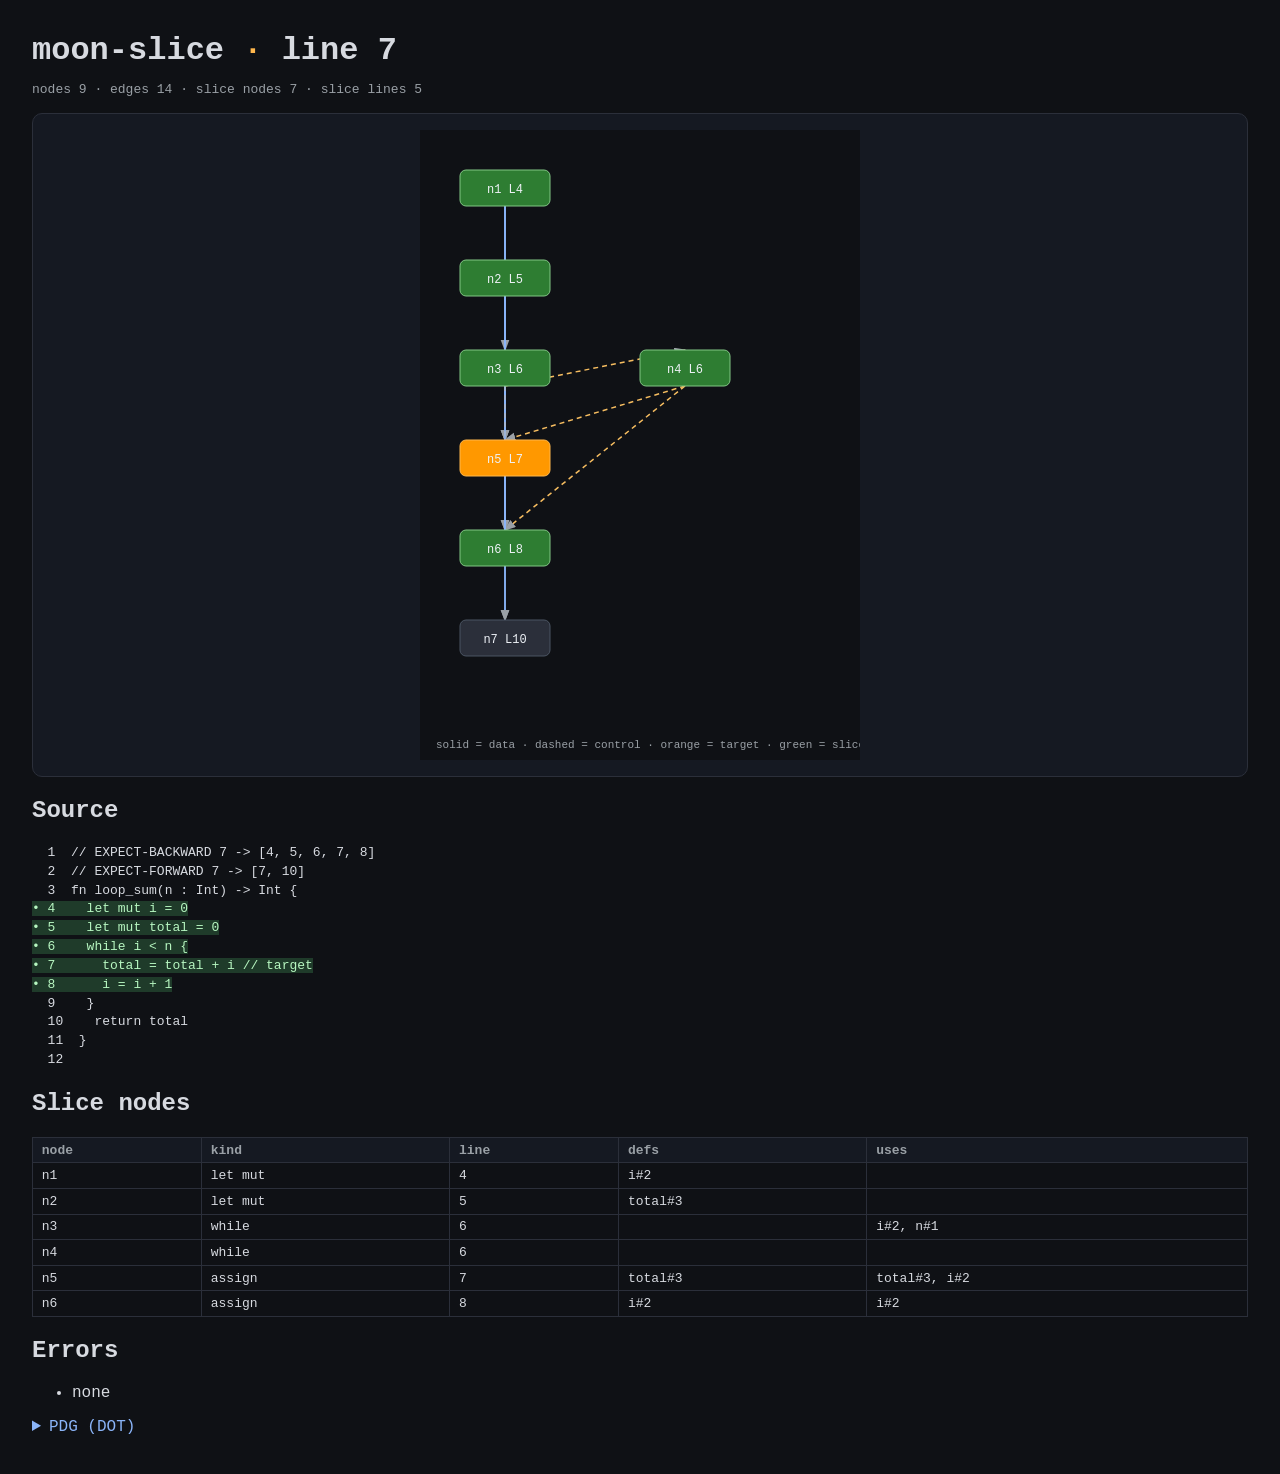
==== docs/report.html @ 374cd9aa "docs: add a self-contained sample HTML report" ====
<!doctype html>
<html lang="en">
<head>
<meta charset="utf-8">
<title>moon-slice report</title>
<style>
body{font-family:ui-monospace,Menlo,Consolas,monospace;margin:2rem;background:#0f1115;color:#d7dae0}
h1{margin:0 0 .25rem}h1 span{color:#ffb74d}
.muted{color:#9aa0a6}
.hit{background:#1f3b2a;color:#b7f7c1}
pre{white-space:pre-wrap;line-height:1.45}
.graph{margin:1rem 0;padding:1rem;background:#151922;border:1px solid #2b2f3a;border-radius:10px;overflow:auto}
.graph svg{display:block;max-width:100%;height:auto;margin:0 auto}
.metrics{color:#9aa0a6;font-size:13px}
details{margin:.5rem 0}
summary{cursor:pointer;color:#8ab4f8}
table{border-collapse:collapse;width:100%;font-size:13px}
th,td{border:1px solid #2b2f3a;padding:.3rem .55rem;text-align:left}
th{background:#151922;color:#9aa0a6}
</style>
</head>
<body>
<h1>moon-slice <span>·</span> line 7</h1>
<p class="metrics">nodes 9 · edges 14 · slice nodes 7 · slice lines 5</p>
<div class="graph"><svg xmlns="http://www.w3.org/2000/svg" width="440" height="630" viewBox="0 0 440 630"><defs><marker id="arrow" markerWidth="8" markerHeight="8" refX="7" refY="3" orient="auto"><path d="M0,0 L0,6 L8,3 z" fill="#9aa0a6"/></marker></defs><rect width="100%" height="100%" fill="#0f1115"/><line x1="85" y1="76" x2="85" y2="220" stroke="#8ab4f8" stroke-width="1.5" marker-end="url(#arrow)"/><line x1="85" y1="76" x2="85" y2="310" stroke="#8ab4f8" stroke-width="1.5" marker-end="url(#arrow)"/><line x1="85" y1="76" x2="85" y2="400" stroke="#8ab4f8" stroke-width="1.5" marker-end="url(#arrow)"/><line x1="85" y1="166" x2="85" y2="310" stroke="#8ab4f8" stroke-width="1.5" marker-end="url(#arrow)"/><line x1="85" y1="166" x2="85" y2="490" stroke="#8ab4f8" stroke-width="1.5" marker-end="url(#arrow)"/><line x1="85" y1="256" x2="265" y2="220" stroke="#f6bd60" stroke-width="1.5" stroke-dasharray="5,4" marker-end="url(#arrow)"/><line x1="85" y1="256" x2="85" y2="310" stroke="#f6bd60" stroke-width="1.5" stroke-dasharray="5,4" marker-end="url(#arrow)"/><line x1="85" y1="256" x2="85" y2="400" stroke="#f6bd60" stroke-width="1.5" stroke-dasharray="5,4" marker-end="url(#arrow)"/><line x1="265" y1="256" x2="85" y2="310" stroke="#f6bd60" stroke-width="1.5" stroke-dasharray="5,4" marker-end="url(#arrow)"/><line x1="265" y1="256" x2="85" y2="400" stroke="#f6bd60" stroke-width="1.5" stroke-dasharray="5,4" marker-end="url(#arrow)"/><line x1="85" y1="346" x2="85" y2="490" stroke="#8ab4f8" stroke-width="1.5" marker-end="url(#arrow)"/><line x1="85" y1="436" x2="85" y2="220" stroke="#8ab4f8" stroke-width="1.5" marker-end="url(#arrow)"/><line x1="85" y1="436" x2="85" y2="310" stroke="#8ab4f8" stroke-width="1.5" marker-end="url(#arrow)"/><g><rect x="40" y="40" width="90" height="36" rx="6" fill="#2e7d32" stroke="#81c784"/><text x="85" y="63" text-anchor="middle" fill="#eef2f7" font-size="12" font-family="monospace">n1 L4</text><title>let mut · line 4 · defs 1 · uses 0</title></g><g><rect x="40" y="130" width="90" height="36" rx="6" fill="#2e7d32" stroke="#81c784"/><text x="85" y="153" text-anchor="middle" fill="#eef2f7" font-size="12" font-family="monospace">n2 L5</text><title>let mut · line 5 · defs 1 · uses 0</title></g><g><rect x="40" y="220" width="90" height="36" rx="6" fill="#2e7d32" stroke="#81c784"/><text x="85" y="243" text-anchor="middle" fill="#eef2f7" font-size="12" font-family="monospace">n3 L6</text><title>while · line 6 · defs 0 · uses 2</title></g><g><rect x="220" y="220" width="90" height="36" rx="6" fill="#2e7d32" stroke="#81c784"/><text x="265" y="243" text-anchor="middle" fill="#eef2f7" font-size="12" font-family="monospace">n4 L6</text><title>while · line 6 · defs 0 · uses 0</title></g><g><rect x="40" y="310" width="90" height="36" rx="6" fill="#ff9800" stroke="#ffb74d"/><text x="85" y="333" text-anchor="middle" fill="#eef2f7" font-size="12" font-family="monospace">n5 L7</text><title>assign · line 7 · defs 1 · uses 2</title></g><g><rect x="40" y="400" width="90" height="36" rx="6" fill="#2e7d32" stroke="#81c784"/><text x="85" y="423" text-anchor="middle" fill="#eef2f7" font-size="12" font-family="monospace">n6 L8</text><title>assign · line 8 · defs 1 · uses 1</title></g><g><rect x="40" y="490" width="90" height="36" rx="6" fill="#2b2f3a" stroke="#4b5563"/><text x="85" y="513" text-anchor="middle" fill="#eef2f7" font-size="12" font-family="monospace">n7 L10</text><title>return · line 10 · defs 0 · uses 1</title></g><text x="16" y="618" fill="#9aa0a6" font-size="11" font-family="monospace">solid = data · dashed = control · orange = target · green = slice</text></svg></div>
<h2>Source</h2>
<pre><span>  1  // EXPECT-BACKWARD 7 -&gt; [4, 5, 6, 7, 8]</span>
<span>  2  // EXPECT-FORWARD 7 -&gt; [7, 10]</span>
<span>  3  fn loop_sum(n : Int) -&gt; Int {</span>
<span class="hit">• 4    let mut i = 0</span>
<span class="hit">• 5    let mut total = 0</span>
<span class="hit">• 6    while i &lt; n {</span>
<span class="hit">• 7      total = total + i // target</span>
<span class="hit">• 8      i = i + 1</span>
<span>  9    }</span>
<span>  10    return total</span>
<span>  11  }</span>
<span>  12  </span>
</pre>
<h2>Slice nodes</h2>
<table><thead><tr><th>node</th><th>kind</th><th>line</th><th>defs</th><th>uses</th></tr></thead><tbody><tr><td>n1</td><td>let mut</td><td>4</td><td>i#2</td><td></td></tr><tr><td>n2</td><td>let mut</td><td>5</td><td>total#3</td><td></td></tr><tr><td>n3</td><td>while</td><td>6</td><td></td><td>i#2, n#1</td></tr><tr><td>n4</td><td>while</td><td>6</td><td></td><td></td></tr><tr><td>n5</td><td>assign</td><td>7</td><td>total#3</td><td>total#3, i#2</td></tr><tr><td>n6</td><td>assign</td><td>8</td><td>i#2</td><td>i#2</td></tr></tbody></table>
<h2>Errors</h2>
<ul><li>none</li></ul>
<details><summary>PDG (DOT)</summary>
<pre>digraph pdg {
  rankdir=LR;
  n0 -&gt; n3 [label="data"];
  n1 -> n3 [label="data"];
  n1 -> n5 [label="data"];
  n1 -> n6 [label="data"];
  n2 -> n5 [label="data"];
  n2 -> n7 [label="data"];
  n3 -> n4 [label="control"];
  n3 -> n5 [label="control"];
  n3 -> n6 [label="control"];
  n4 -> n5 [label="control"];
  n4 -> n6 [label="control"];
  n5 -> n7 [label="data"];
  n6 -> n3 [label="data"];
  n6 -> n5 [label="data"];
}
</pre>
</details>
</body>
</html>
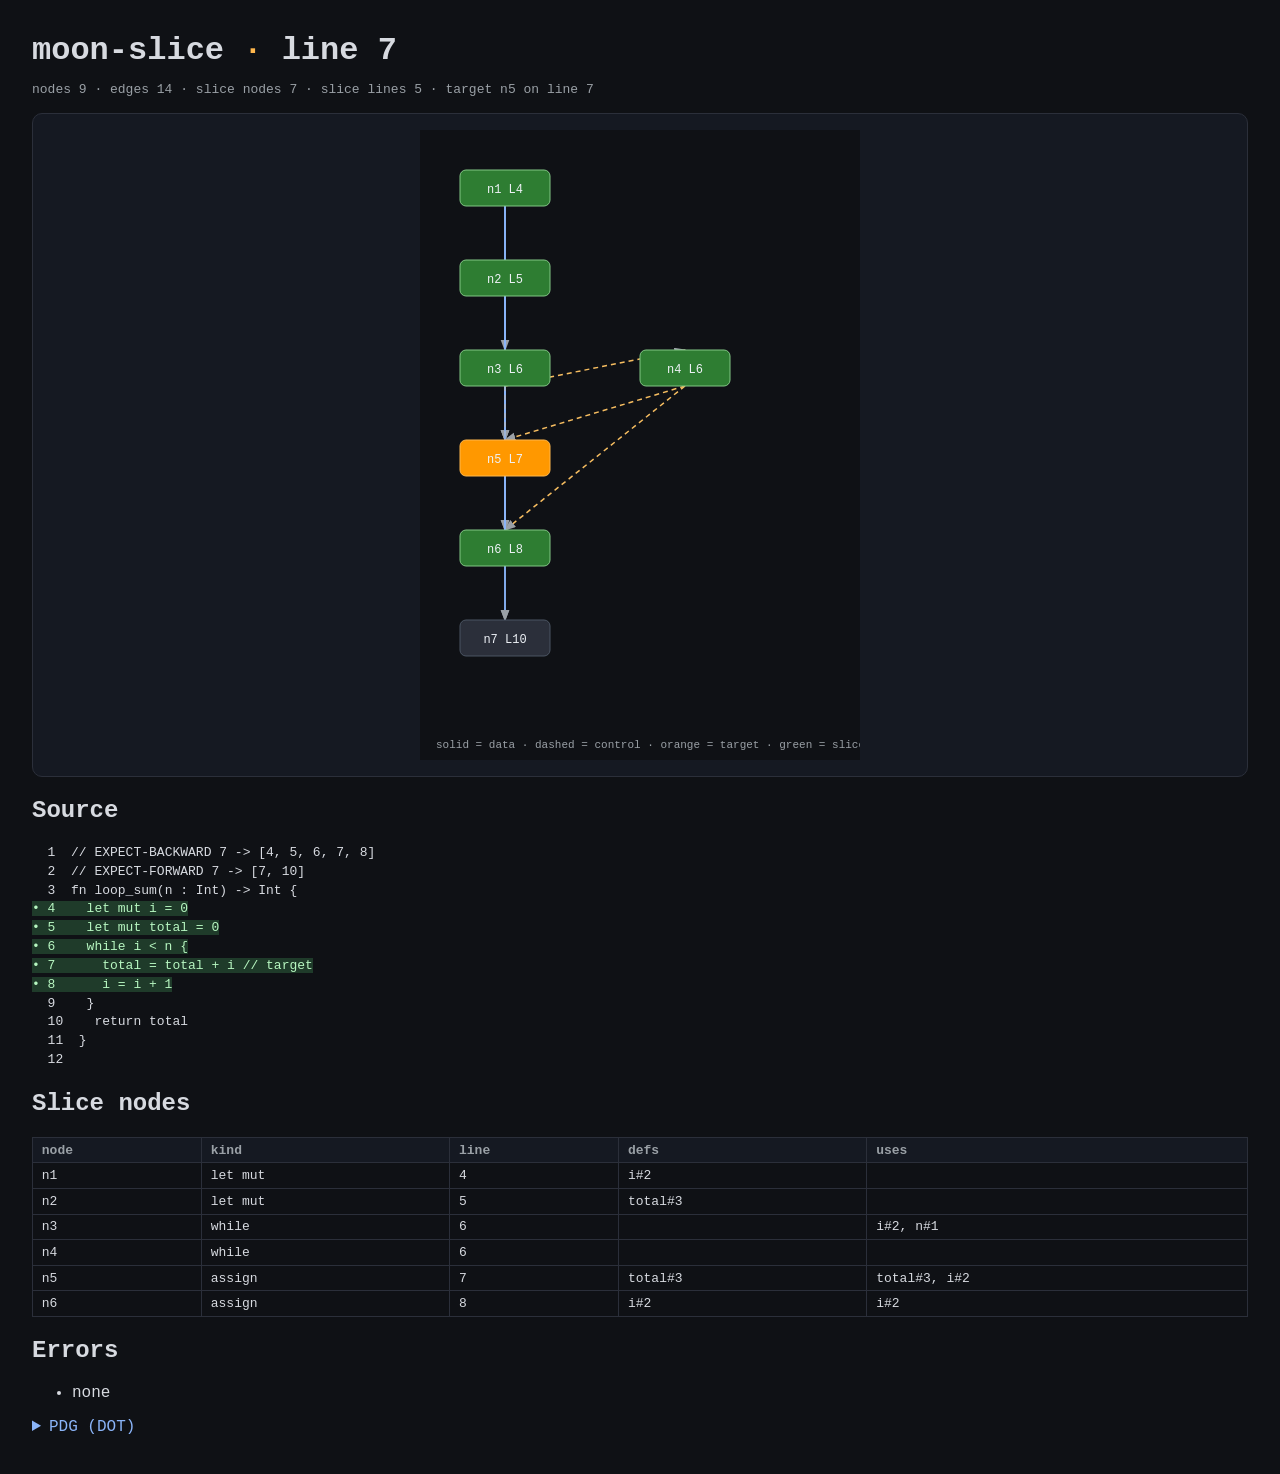
==== commit 87165271: "fix: analyse impl methods, restore sound interprocedural cone, harden edges Fixes from an adversaria" ====
--- a/docs/report.html
+++ b/docs/report.html
@@ -2,6 +2,7 @@
 <html lang="en">
 <head>
 <meta charset="utf-8">
+<meta name="generator" content="moon-slice 0.4.1">
 <title>moon-slice report</title>
 <style>
 body{font-family:ui-monospace,Menlo,Consolas,monospace;margin:2rem;background:#0f1115;color:#d7dae0}
@@ -21,8 +22,8 @@
 </head>
 <body>
 <h1>moon-slice <span>·</span> line 7</h1>
-<p class="metrics">nodes 9 · edges 14 · slice nodes 7 · slice lines 5</p>
-<div class="graph"><svg xmlns="http://www.w3.org/2000/svg" width="440" height="630" viewBox="0 0 440 630"><defs><marker id="arrow" markerWidth="8" markerHeight="8" refX="7" refY="3" orient="auto"><path d="M0,0 L0,6 L8,3 z" fill="#9aa0a6"/></marker></defs><rect width="100%" height="100%" fill="#0f1115"/><line x1="85" y1="76" x2="85" y2="220" stroke="#8ab4f8" stroke-width="1.5" marker-end="url(#arrow)"/><line x1="85" y1="76" x2="85" y2="310" stroke="#8ab4f8" stroke-width="1.5" marker-end="url(#arrow)"/><line x1="85" y1="76" x2="85" y2="400" stroke="#8ab4f8" stroke-width="1.5" marker-end="url(#arrow)"/><line x1="85" y1="166" x2="85" y2="310" stroke="#8ab4f8" stroke-width="1.5" marker-end="url(#arrow)"/><line x1="85" y1="166" x2="85" y2="490" stroke="#8ab4f8" stroke-width="1.5" marker-end="url(#arrow)"/><line x1="85" y1="256" x2="265" y2="220" stroke="#f6bd60" stroke-width="1.5" stroke-dasharray="5,4" marker-end="url(#arrow)"/><line x1="85" y1="256" x2="85" y2="310" stroke="#f6bd60" stroke-width="1.5" stroke-dasharray="5,4" marker-end="url(#arrow)"/><line x1="85" y1="256" x2="85" y2="400" stroke="#f6bd60" stroke-width="1.5" stroke-dasharray="5,4" marker-end="url(#arrow)"/><line x1="265" y1="256" x2="85" y2="310" stroke="#f6bd60" stroke-width="1.5" stroke-dasharray="5,4" marker-end="url(#arrow)"/><line x1="265" y1="256" x2="85" y2="400" stroke="#f6bd60" stroke-width="1.5" stroke-dasharray="5,4" marker-end="url(#arrow)"/><line x1="85" y1="346" x2="85" y2="490" stroke="#8ab4f8" stroke-width="1.5" marker-end="url(#arrow)"/><line x1="85" y1="436" x2="85" y2="220" stroke="#8ab4f8" stroke-width="1.5" marker-end="url(#arrow)"/><line x1="85" y1="436" x2="85" y2="310" stroke="#8ab4f8" stroke-width="1.5" marker-end="url(#arrow)"/><g><rect x="40" y="40" width="90" height="36" rx="6" fill="#2e7d32" stroke="#81c784"/><text x="85" y="63" text-anchor="middle" fill="#eef2f7" font-size="12" font-family="monospace">n1 L4</text><title>let mut · line 4 · defs 1 · uses 0</title></g><g><rect x="40" y="130" width="90" height="36" rx="6" fill="#2e7d32" stroke="#81c784"/><text x="85" y="153" text-anchor="middle" fill="#eef2f7" font-size="12" font-family="monospace">n2 L5</text><title>let mut · line 5 · defs 1 · uses 0</title></g><g><rect x="40" y="220" width="90" height="36" rx="6" fill="#2e7d32" stroke="#81c784"/><text x="85" y="243" text-anchor="middle" fill="#eef2f7" font-size="12" font-family="monospace">n3 L6</text><title>while · line 6 · defs 0 · uses 2</title></g><g><rect x="220" y="220" width="90" height="36" rx="6" fill="#2e7d32" stroke="#81c784"/><text x="265" y="243" text-anchor="middle" fill="#eef2f7" font-size="12" font-family="monospace">n4 L6</text><title>while · line 6 · defs 0 · uses 0</title></g><g><rect x="40" y="310" width="90" height="36" rx="6" fill="#ff9800" stroke="#ffb74d"/><text x="85" y="333" text-anchor="middle" fill="#eef2f7" font-size="12" font-family="monospace">n5 L7</text><title>assign · line 7 · defs 1 · uses 2</title></g><g><rect x="40" y="400" width="90" height="36" rx="6" fill="#2e7d32" stroke="#81c784"/><text x="85" y="423" text-anchor="middle" fill="#eef2f7" font-size="12" font-family="monospace">n6 L8</text><title>assign · line 8 · defs 1 · uses 1</title></g><g><rect x="40" y="490" width="90" height="36" rx="6" fill="#2b2f3a" stroke="#4b5563"/><text x="85" y="513" text-anchor="middle" fill="#eef2f7" font-size="12" font-family="monospace">n7 L10</text><title>return · line 10 · defs 0 · uses 1</title></g><text x="16" y="618" fill="#9aa0a6" font-size="11" font-family="monospace">solid = data · dashed = control · orange = target · green = slice</text></svg></div>
+<p class="metrics">nodes 9 · edges 14 · slice nodes 7 · slice lines 5 · target n5 on line 7</p>
+<div class="graph"><svg xmlns="http://www.w3.org/2000/svg" role="img" aria-labelledby="graph-title graph-desc" width="440" height="630" viewBox="0 0 440 630"><title id="graph-title">Program dependence graph</title><desc id="graph-desc">Solid edges are data dependencies; dashed edges are control dependencies. Orange is the target and green nodes are in the slice.</desc><defs><marker id="arrow" markerWidth="8" markerHeight="8" refX="7" refY="3" orient="auto"><path d="M0,0 L0,6 L8,3 z" fill="#9aa0a6"/></marker></defs><rect width="100%" height="100%" fill="#0f1115"/><line x1="85" y1="76" x2="85" y2="220" stroke="#8ab4f8" stroke-width="1.5" marker-end="url(#arrow)"/><line x1="85" y1="76" x2="85" y2="310" stroke="#8ab4f8" stroke-width="1.5" marker-end="url(#arrow)"/><line x1="85" y1="76" x2="85" y2="400" stroke="#8ab4f8" stroke-width="1.5" marker-end="url(#arrow)"/><line x1="85" y1="166" x2="85" y2="310" stroke="#8ab4f8" stroke-width="1.5" marker-end="url(#arrow)"/><line x1="85" y1="166" x2="85" y2="490" stroke="#8ab4f8" stroke-width="1.5" marker-end="url(#arrow)"/><line x1="85" y1="256" x2="265" y2="220" stroke="#f6bd60" stroke-width="1.5" stroke-dasharray="5,4" marker-end="url(#arrow)"/><line x1="85" y1="256" x2="85" y2="310" stroke="#f6bd60" stroke-width="1.5" stroke-dasharray="5,4" marker-end="url(#arrow)"/><line x1="85" y1="256" x2="85" y2="400" stroke="#f6bd60" stroke-width="1.5" stroke-dasharray="5,4" marker-end="url(#arrow)"/><line x1="265" y1="256" x2="85" y2="310" stroke="#f6bd60" stroke-width="1.5" stroke-dasharray="5,4" marker-end="url(#arrow)"/><line x1="265" y1="256" x2="85" y2="400" stroke="#f6bd60" stroke-width="1.5" stroke-dasharray="5,4" marker-end="url(#arrow)"/><line x1="85" y1="346" x2="85" y2="490" stroke="#8ab4f8" stroke-width="1.5" marker-end="url(#arrow)"/><line x1="85" y1="436" x2="85" y2="220" stroke="#8ab4f8" stroke-width="1.5" marker-end="url(#arrow)"/><line x1="85" y1="436" x2="85" y2="310" stroke="#8ab4f8" stroke-width="1.5" marker-end="url(#arrow)"/><g><rect x="40" y="40" width="90" height="36" rx="6" fill="#2e7d32" stroke="#81c784"/><text x="85" y="63" text-anchor="middle" fill="#eef2f7" font-size="12" font-family="monospace">n1 L4</text><title>let mut · line 4 · defs 1 · uses 0</title></g><g><rect x="40" y="130" width="90" height="36" rx="6" fill="#2e7d32" stroke="#81c784"/><text x="85" y="153" text-anchor="middle" fill="#eef2f7" font-size="12" font-family="monospace">n2 L5</text><title>let mut · line 5 · defs 1 · uses 0</title></g><g><rect x="40" y="220" width="90" height="36" rx="6" fill="#2e7d32" stroke="#81c784"/><text x="85" y="243" text-anchor="middle" fill="#eef2f7" font-size="12" font-family="monospace">n3 L6</text><title>while · line 6 · defs 0 · uses 2</title></g><g><rect x="220" y="220" width="90" height="36" rx="6" fill="#2e7d32" stroke="#81c784"/><text x="265" y="243" text-anchor="middle" fill="#eef2f7" font-size="12" font-family="monospace">n4 L6</text><title>while · line 6 · defs 0 · uses 0</title></g><g><rect x="40" y="310" width="90" height="36" rx="6" fill="#ff9800" stroke="#ffb74d"/><text x="85" y="333" text-anchor="middle" fill="#eef2f7" font-size="12" font-family="monospace">n5 L7</text><title>assign · line 7 · defs 1 · uses 2</title></g><g><rect x="40" y="400" width="90" height="36" rx="6" fill="#2e7d32" stroke="#81c784"/><text x="85" y="423" text-anchor="middle" fill="#eef2f7" font-size="12" font-family="monospace">n6 L8</text><title>assign · line 8 · defs 1 · uses 1</title></g><g><rect x="40" y="490" width="90" height="36" rx="6" fill="#2b2f3a" stroke="#4b5563"/><text x="85" y="513" text-anchor="middle" fill="#eef2f7" font-size="12" font-family="monospace">n7 L10</text><title>return · line 10 · defs 0 · uses 1</title></g><text x="16" y="618" fill="#9aa0a6" font-size="11" font-family="monospace">solid = data · dashed = control · orange = target · green = slice</text></svg></div>
 <h2>Source</h2>
 <pre><span>  1  // EXPECT-BACKWARD 7 -&gt; [4, 5, 6, 7, 8]</span>
 <span>  2  // EXPECT-FORWARD 7 -&gt; [7, 10]</span>
@@ -38,28 +39,29 @@
 <span>  12  </span>
 </pre>
 <h2>Slice nodes</h2>
-<table><thead><tr><th>node</th><th>kind</th><th>line</th><th>defs</th><th>uses</th></tr></thead><tbody><tr><td>n1</td><td>let mut</td><td>4</td><td>i#2</td><td></td></tr><tr><td>n2</td><td>let mut</td><td>5</td><td>total#3</td><td></td></tr><tr><td>n3</td><td>while</td><td>6</td><td></td><td>i#2, n#1</td></tr><tr><td>n4</td><td>while</td><td>6</td><td></td><td></td></tr><tr><td>n5</td><td>assign</td><td>7</td><td>total#3</td><td>total#3, i#2</td></tr><tr><td>n6</td><td>assign</td><td>8</td><td>i#2</td><td>i#2</td></tr></tbody></table>
+<table><thead><tr><th scope="col">node</th><th scope="col">kind</th><th scope="col">line</th><th scope="col">defs</th><th scope="col">uses</th></tr></thead><tbody><tr><td>n1</td><td>let mut</td><td>4</td><td>i#2</td><td></td></tr><tr><td>n2</td><td>let mut</td><td>5</td><td>total#3</td><td></td></tr><tr><td>n3</td><td>while</td><td>6</td><td></td><td>i#2, n#1</td></tr><tr><td>n4</td><td>while</td><td>6</td><td></td><td></td></tr><tr class="target"><td>n5</td><td>assign</td><td>7</td><td>total#3</td><td>total#3, i#2</td></tr><tr><td>n6</td><td>assign</td><td>8</td><td>i#2</td><td>i#2</td></tr></tbody></table>
 <h2>Errors</h2>
 <ul><li>none</li></ul>
 <details><summary>PDG (DOT)</summary>
 <pre>digraph pdg {
   rankdir=LR;
-  n0 -&gt; n3 [label="data"];
-  n1 -> n3 [label="data"];
-  n1 -> n5 [label="data"];
-  n1 -> n6 [label="data"];
-  n2 -> n5 [label="data"];
-  n2 -> n7 [label="data"];
-  n3 -> n4 [label="control"];
-  n3 -> n5 [label="control"];
-  n3 -> n6 [label="control"];
-  n4 -> n5 [label="control"];
-  n4 -> n6 [label="control"];
-  n5 -> n7 [label="data"];
-  n6 -> n3 [label="data"];
-  n6 -> n5 [label="data"];
+  n0 -&gt; n3 [label=&quot;data&quot;];
+  n1 -&gt; n3 [label=&quot;data&quot;];
+  n1 -&gt; n5 [label=&quot;data&quot;];
+  n1 -&gt; n6 [label=&quot;data&quot;];
+  n2 -&gt; n5 [label=&quot;data&quot;];
+  n2 -&gt; n7 [label=&quot;data&quot;];
+  n3 -&gt; n4 [label=&quot;control&quot;];
+  n3 -&gt; n5 [label=&quot;control&quot;];
+  n3 -&gt; n6 [label=&quot;control&quot;];
+  n4 -&gt; n5 [label=&quot;control&quot;];
+  n4 -&gt; n6 [label=&quot;control&quot;];
+  n5 -&gt; n7 [label=&quot;data&quot;];
+  n6 -&gt; n3 [label=&quot;data&quot;];
+  n6 -&gt; n5 [label=&quot;data&quot;];
 }
 </pre>
 </details>
+<script type="application/json" id="moon-slice-result">{"target":{"line":7,"node":5},"nodes":[0,1,2,3,4,5,6],"lines":[4,5,6,7,8],"errors":[]}</script>
 </body>
 </html>
